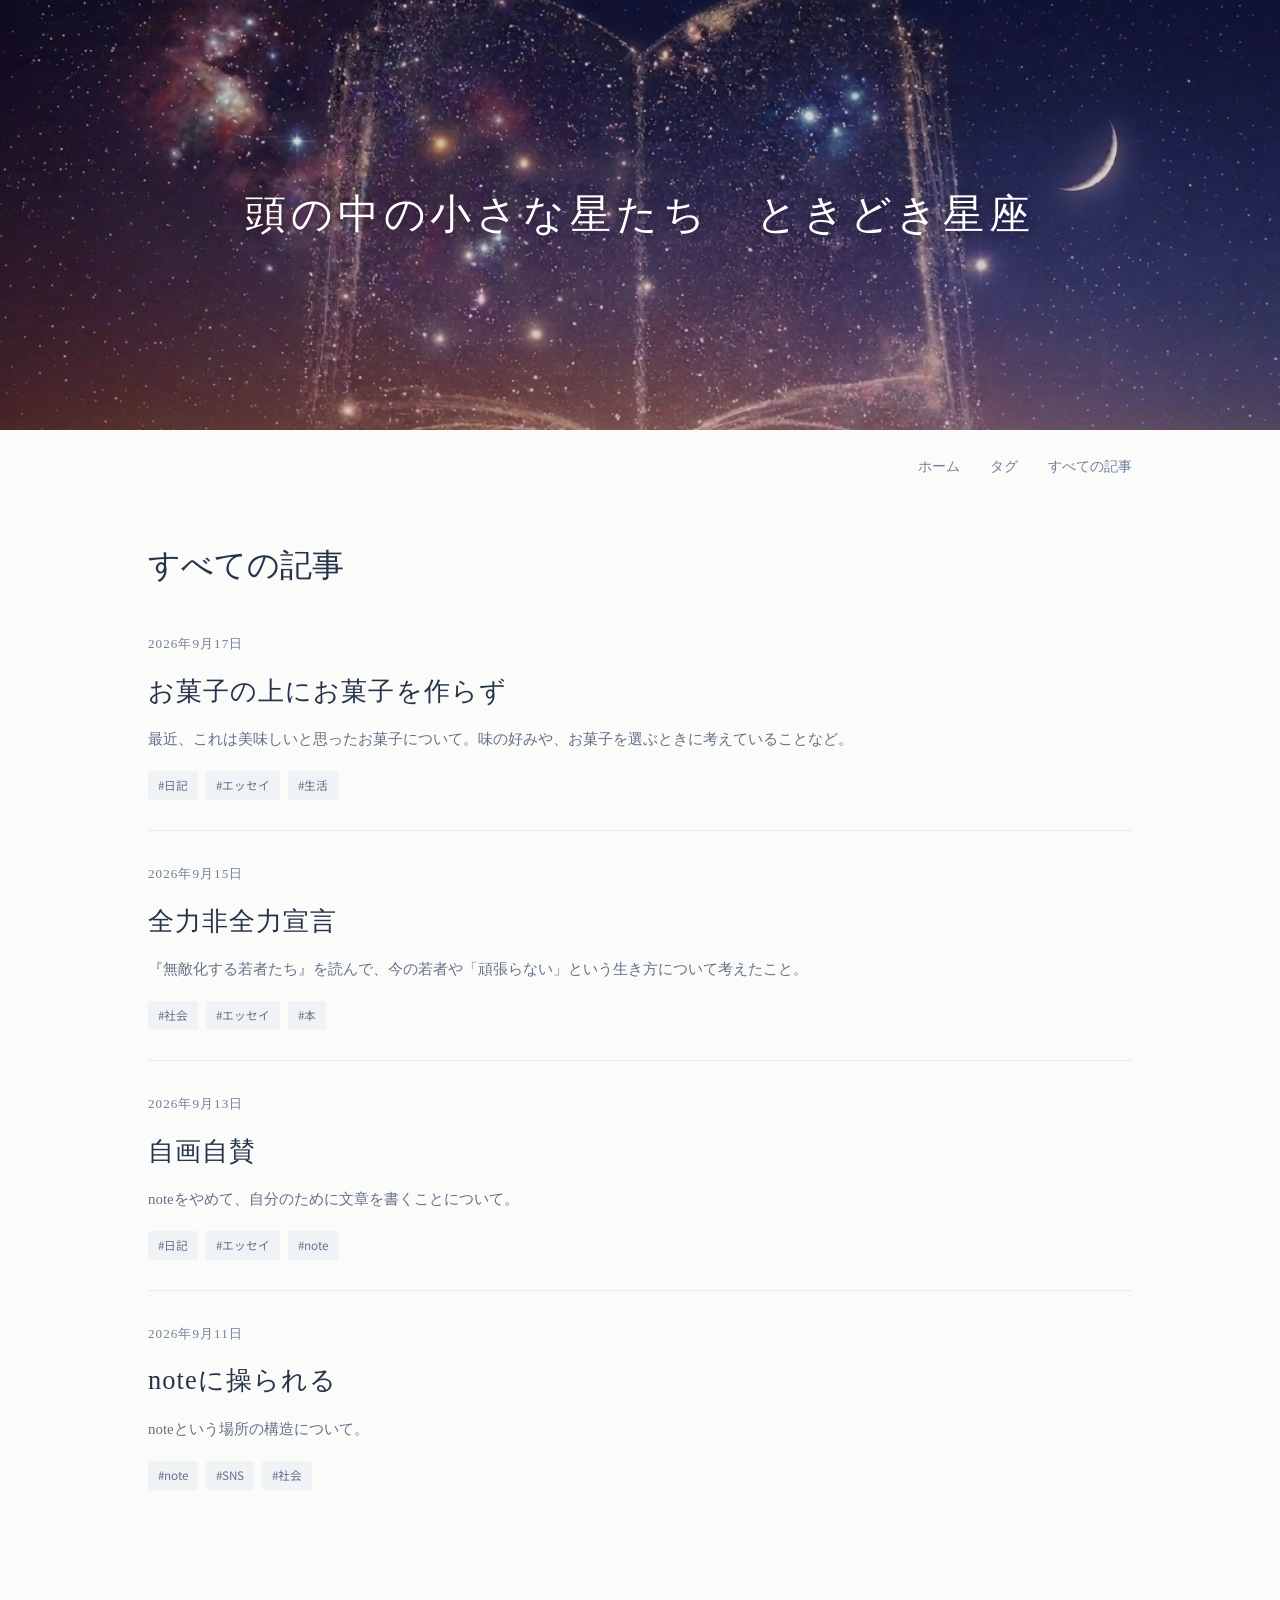
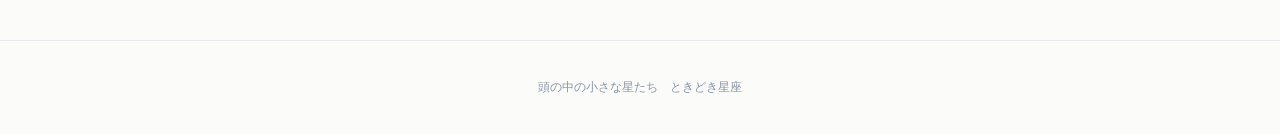
==== articles.html @ 0e8bf883 "Update articles.html" ====
<!doctype html>
<html lang="ja">
<head>
<meta charset="utf-8">
<meta name="viewport" content="width=device-width, initial-scale=1">
<title>すべての記事｜頭の中の小さな星たち　ときどき星座</title>
<link rel="preconnect" href="https://fonts.googleapis.com">
<link rel="preconnect" href="https://fonts.gstatic.com" crossorigin>
<link href="https://fonts.googleapis.com/css2?family=Noto+Sans+JP:wght@400;500&display=swap" rel="stylesheet">
<link rel="stylesheet" href="style.css">
</head>
<body>
<header class="hero"><div class="hero-content"><a class="site-title" href="index.html">頭の中の小さな星たち　ときどき星座</a></div></header>
<nav class="nav"><a href="index.html">ホーム</a><a href="tags.html">タグ</a><a href="articles.html">すべての記事</a></nav>
<main>
<h1 class="page-title">すべての記事</h1>
<section class="post-list">

<article class="post-card">
<div>
<div class="date">2026年9月17日</div>
<h2 class="post-title"><a href="okashi-no-ue-ni-okashi-wo-tsukurazu.html">お菓子の上にお菓子を作らず</a></h2>
<p class="excerpt">最近、これは美味しいと思ったお菓子について。味の好みや、お菓子を選ぶときに考えていることなど。</p>
<div class="tags"><span class="tag">#日記</span><span class="tag">#エッセイ</span><span class="tag">#生活</span></div>
</div>
</article>

<article class="post-card">
<div>
<div class="date">2026年9月15日</div>
<h2 class="post-title"><a href="zenshin-hizenshin.html">全力非全力宣言</a></h2>
<p class="excerpt">『無敵化する若者たち』を読んで、今の若者や「頑張らない」という生き方について考えたこと。</p>
<div class="tags"><span class="tag">#社会</span><span class="tag">#エッセイ</span><span class="tag">#本</span></div>
</div>
</article>

<article class="post-card">
<div>
<div class="date">2026年9月13日</div>
<h2 class="post-title"><a href="jigajisan.html">自画自賛</a></h2>
<p class="excerpt">noteをやめて、自分のために文章を書くことについて。</p>
<div class="tags"><span class="tag">#日記</span><span class="tag">#エッセイ</span><span class="tag">#note</span></div>
</div>
</article>

<article class="post-card">
<div>
<div class="date">2026年9月11日</div>
<h2 class="post-title"><a href="note-ni-ayatsurareru.html">noteに操られる</a></h2>
<p class="excerpt">noteという場所の構造について。</p>
<div class="tags"><span class="tag">#note</span><span class="tag">#SNS</span><span class="tag">#社会</span></div>
</div>
</article>

</section>
</main>
<footer>頭の中の小さな星たち　ときどき星座</footer>
</body>
</html>
---- style.css ----
:root {
  --ink: #26344a;
  --muted: #718098;
  --line: #e7ebf0;
  --paper: #fbfbfa;
  --tag: #f0f3f6;
  --accent: #7187a3;
}
* { box-sizing: border-box; }
html { scroll-behavior: smooth; }
body {
  margin: 0;
  color: var(--ink);
  background: var(--paper);
  font-family: "Noto Serif JP", "Hiragino Mincho ProN", "Yu Mincho", serif;
  line-height: 1.95;
}
a { color: inherit; text-decoration: none; }
.hero {
  position: relative;
  min-height: 430px;
  display: flex;
  align-items: center;
  justify-content: center;
  overflow: hidden;
  background: #10182f;
}
.hero::before {
  content: "";
  position: absolute;
  inset: 0;
  background: url("header.png") center center / cover no-repeat;
}
.hero::after {
  content: "";
  position: absolute;
  inset: 0;
  background: rgba(7, 12, 29, .16);
}
.hero-content {
  position: relative;
  z-index: 1;
  text-align: center;
  color: white;
  padding: 48px 24px;
  text-shadow: 0 1px 10px rgba(0,0,0,.35);
}
.site-title {
  margin: 0 0 14px;
  font-size: clamp(1.65rem, 4vw, 2.55rem);
  font-weight: 400;
  letter-spacing: .12em;
}
.site-description {
  margin: 0;
  font-size: .98rem;
  letter-spacing: .08em;
  line-height: 2.15;
}
.nav {
  max-width: 1040px;
  margin: 0 auto;
  padding: 24px 28px 8px;
  display: flex;
  justify-content: flex-end;
  gap: 30px;
  color: var(--muted);
  font-size: .86rem;
}
.nav a:hover { color: var(--ink); }
main {
  max-width: 1040px;
  margin: 0 auto;
  padding: 45px 28px 90px;
}
.section-label {
  display: flex;
  align-items: center;
  gap: 18px;
  color: var(--accent);
  font-family: Georgia, serif;
  font-size: .78rem;
  letter-spacing: .3em;
  margin-bottom: 38px;
}
.section-label::after {
  content: "";
  width: 130px;
  height: 1px;
  background: #cbd3dd;
}
.post-list { display: grid; gap: 0; }
.post-card {
  display: grid;
  grid-template-columns: 1fr;
  gap: 0;
  padding: 0 0 30px;
  margin-bottom: 30px;
  border-bottom: 1px solid var(--line);
}
.post-card:last-child { border-bottom: 0; }
.date {
  color: var(--muted);
  font-size: .82rem;
  letter-spacing: .08em;
}
.post-title {
  margin: 9px 0 8px;
  font-size: 1.65rem;
  font-weight: 400;
  letter-spacing: .04em;
}
.excerpt {
  margin: 0 0 17px;
  color: #647188;
  font-size: .93rem;
}
.tags { display: flex; flex-wrap: wrap; gap: 8px; }
.tag {
  display: inline-block;
  background: var(--tag);
  color: #64748b;
  padding: 3px 10px;
  border-radius: 2px;
  font-family: "Noto Sans JP", sans-serif;
  font-size: .73rem;
}
.article {
  max-width: 760px;
  margin: 0 auto;
}
.article h1 {
  font-size: clamp(1.8rem, 4vw, 2.55rem);
  font-weight: 400;
  line-height: 1.5;
  margin: 10px 0 30px;
}
.article-body {
  margin-top: 45px;
  font-size: 1rem;
}
.article-body p { margin: 0 0 1.65em; }
.article-body h2 {
  font-size: 1.35rem;
  font-weight: 400;
  margin: 2.8em 0 1em;
}
.article-meta { margin-top: 8px; }
.article-footer {
  margin-top: 65px;
  padding-top: 28px;
  border-top: 1px solid var(--line);
}
.back { color: var(--muted); font-size: .85rem; }
.page-title {
  font-size: 2rem;
  font-weight: 400;
  margin: 0 0 35px;
}
.tag-cloud { display: flex; flex-wrap: wrap; gap: 12px; }
.tag-link {
  border: 1px solid var(--line);
  padding: 9px 15px;
  color: #65748b;
  background: white;
}
footer {
  border-top: 1px solid var(--line);
  color: #8994a5;
  text-align: center;
  padding: 35px 20px;
  font-size: .75rem;
}
@media (max-width: 760px) {
  .hero { min-height: 330px; }
  .site-title { letter-spacing: .07em; }
  .site-description { font-size: .82rem; }
  .nav { justify-content: center; gap: 20px; }
  main { padding: 35px 20px 70px; }

  .post-title { font-size: 1.45rem; }
}
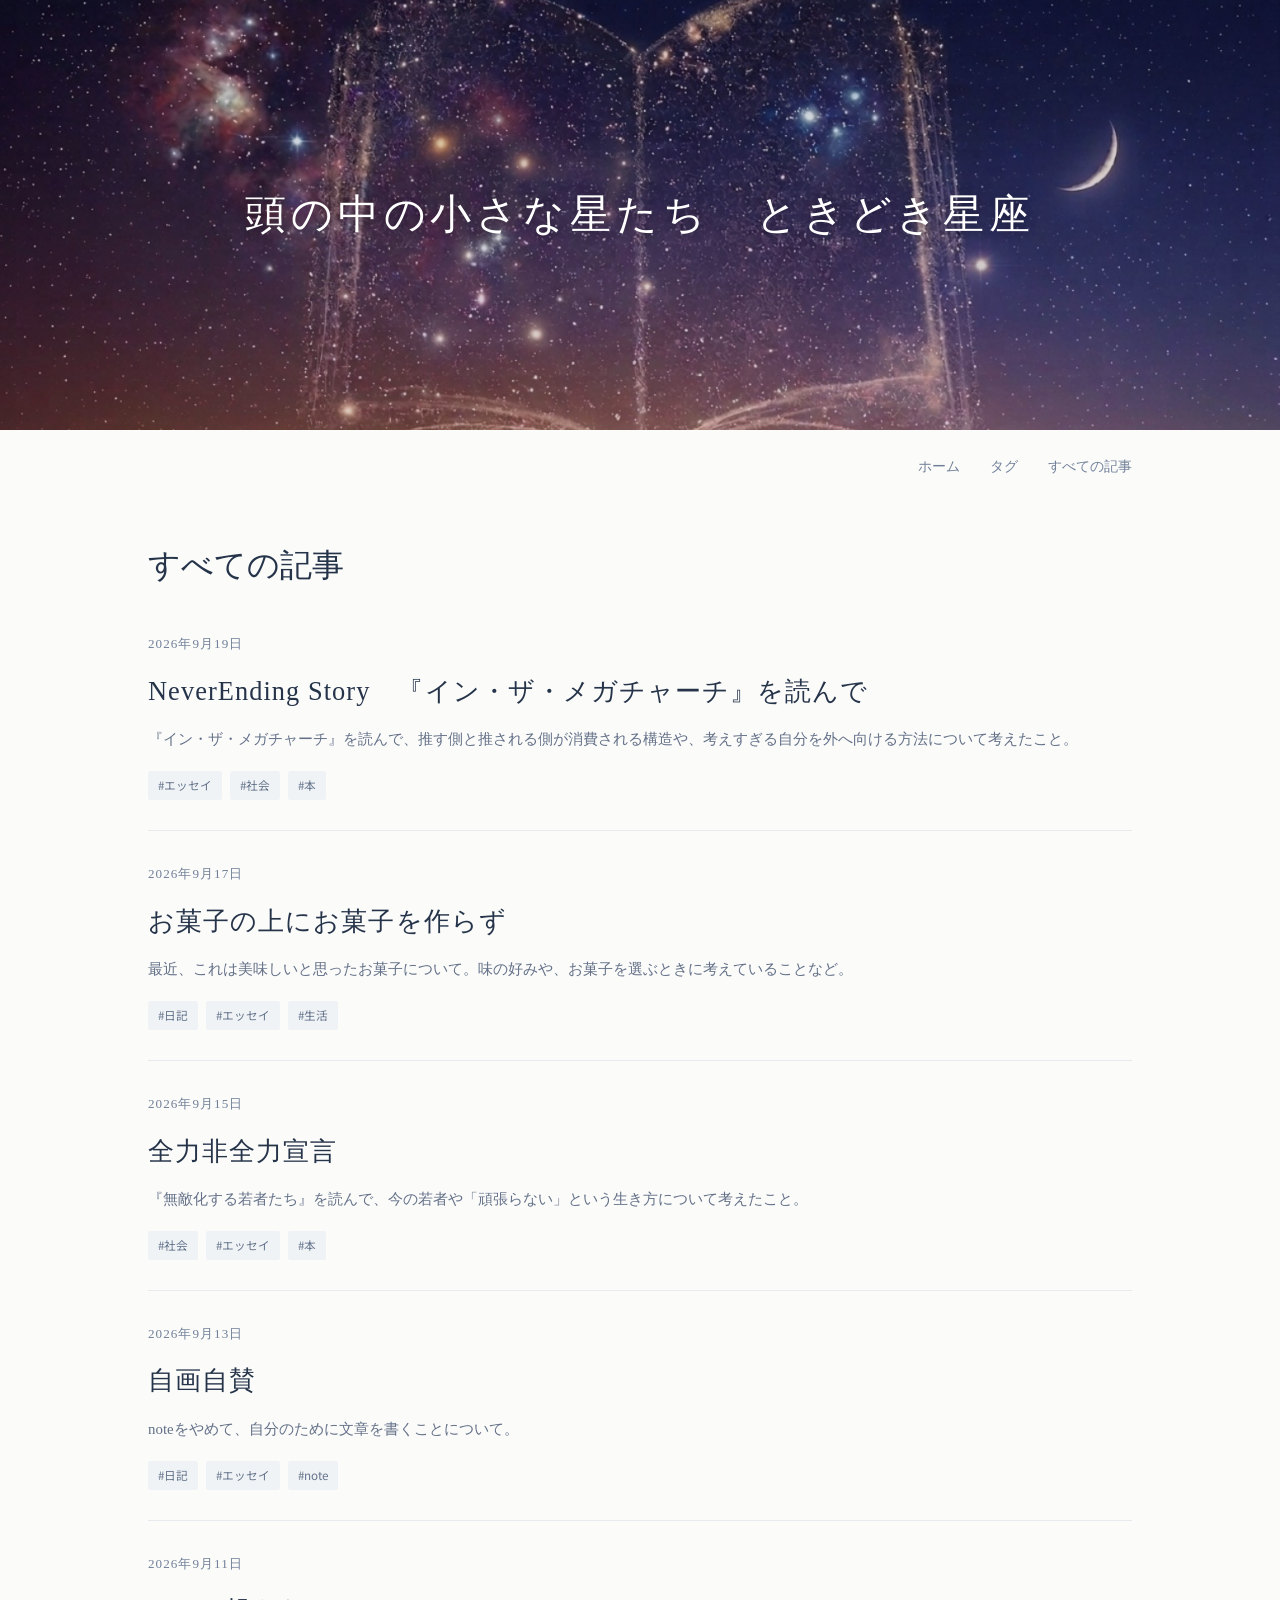
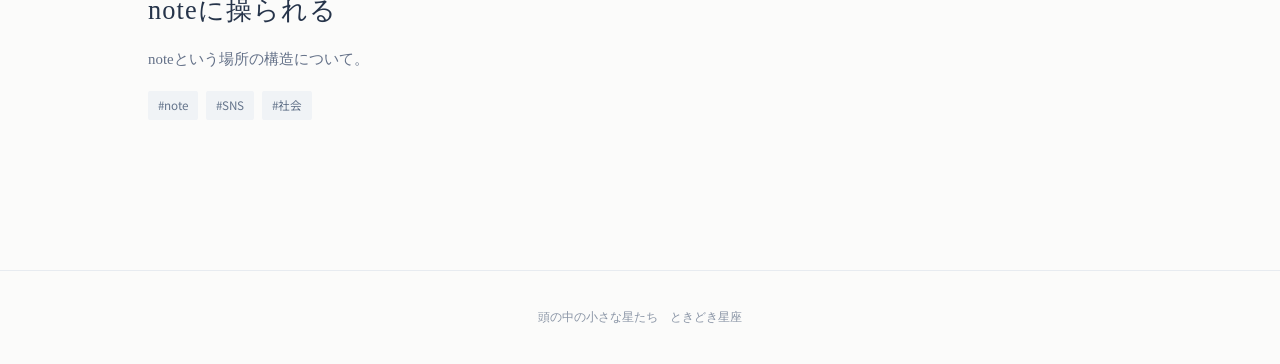
==== commit 05206b48: "Update articles.html" ====
--- a/articles.html
+++ b/articles.html
@@ -10,11 +10,32 @@
 <link rel="stylesheet" href="style.css">
 </head>
 <body>
-<header class="hero"><div class="hero-content"><a class="site-title" href="index.html">頭の中の小さな星たち　ときどき星座</a></div></header>
-<nav class="nav"><a href="index.html">ホーム</a><a href="tags.html">タグ</a><a href="articles.html">すべての記事</a></nav>
+
+<header class="hero">
+  <div class="hero-content">
+    <a class="site-title" href="index.html">頭の中の小さな星たち　ときどき星座</a>
+  </div>
+</header>
+
+<nav class="nav">
+  <a href="index.html">ホーム</a>
+  <a href="tags.html">タグ</a>
+  <a href="articles.html">すべての記事</a>
+</nav>
+
 <main>
 <h1 class="page-title">すべての記事</h1>
+
 <section class="post-list">
+
+<article class="post-card">
+<div>
+<div class="date">2026年9月19日</div>
+<h2 class="post-title"><a href="neverending-story-in-the-megachurch.html">NeverEnding Story　『イン・ザ・メガチャーチ』を読んで</a></h2>
+<p class="excerpt">『イン・ザ・メガチャーチ』を読んで、推す側と推される側が消費される構造や、考えすぎる自分を外へ向ける方法について考えたこと。</p>
+<div class="tags"><span class="tag">#エッセイ</span><span class="tag">#社会</span><span class="tag">#本</span></div>
+</div>
+</article>
 
 <article class="post-card">
 <div>
@@ -54,6 +75,8 @@
 
 </section>
 </main>
+
 <footer>頭の中の小さな星たち　ときどき星座</footer>
+
 </body>
 </html>
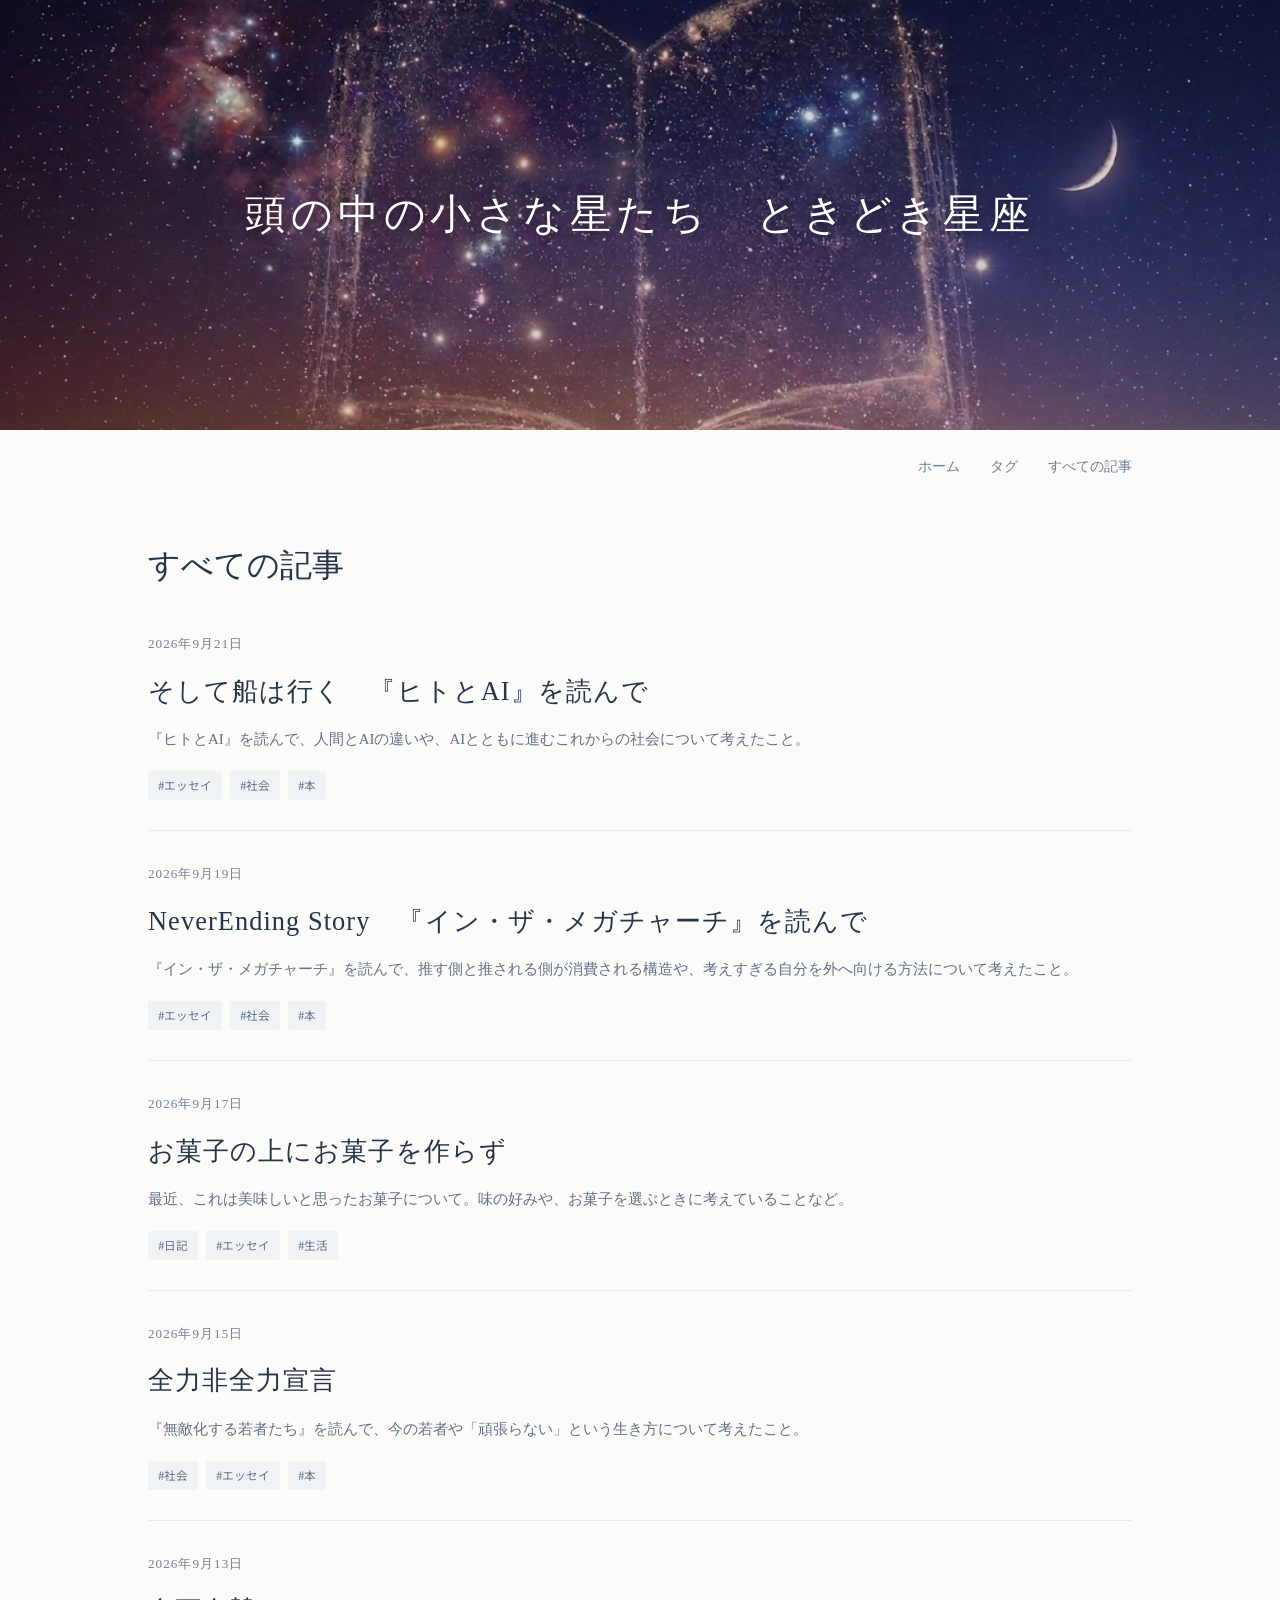
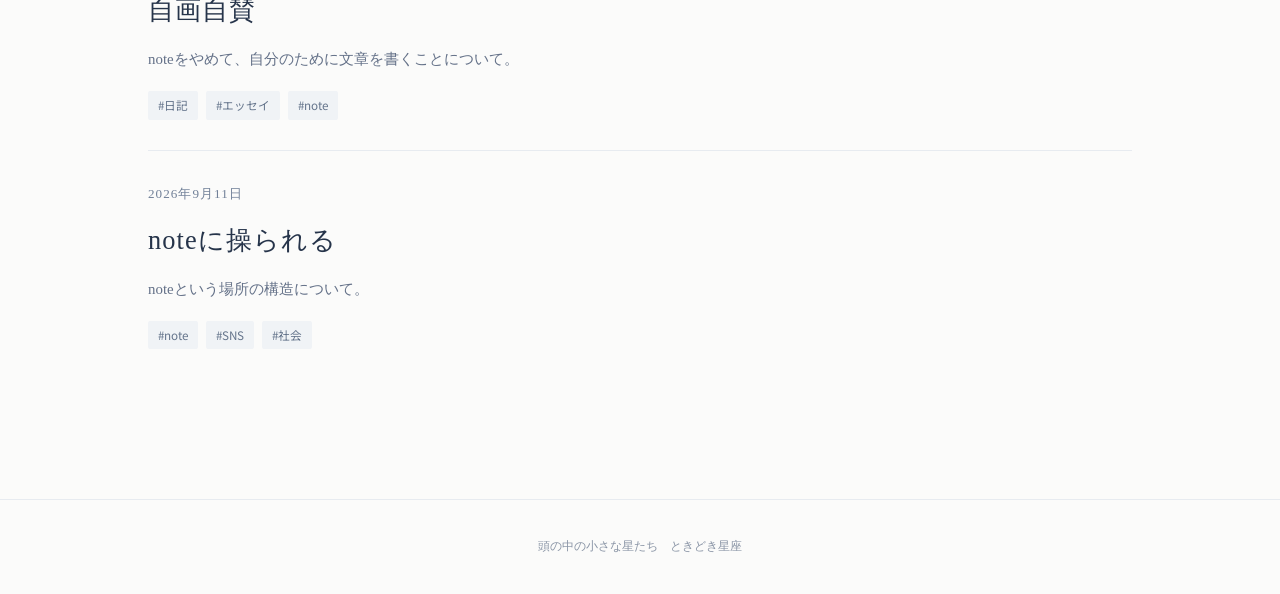
==== commit e7f27771: "Update articles.html" ====
--- a/articles.html
+++ b/articles.html
@@ -27,6 +27,15 @@
 <h1 class="page-title">すべての記事</h1>
 
 <section class="post-list">
+
+<article class="post-card">
+<div>
+<div class="date">2026年9月21日</div>
+<h2 class="post-title"><a href="fune-wa-yuku-hito-to-ai.html">そして船は行く　『ヒトとAI』を読んで</a></h2>
+<p class="excerpt">『ヒトとAI』を読んで、人間とAIの違いや、AIとともに進むこれからの社会について考えたこと。</p>
+<div class="tags"><span class="tag">#エッセイ</span><span class="tag">#社会</span><span class="tag">#本</span></div>
+</div>
+</article>
 
 <article class="post-card">
 <div>
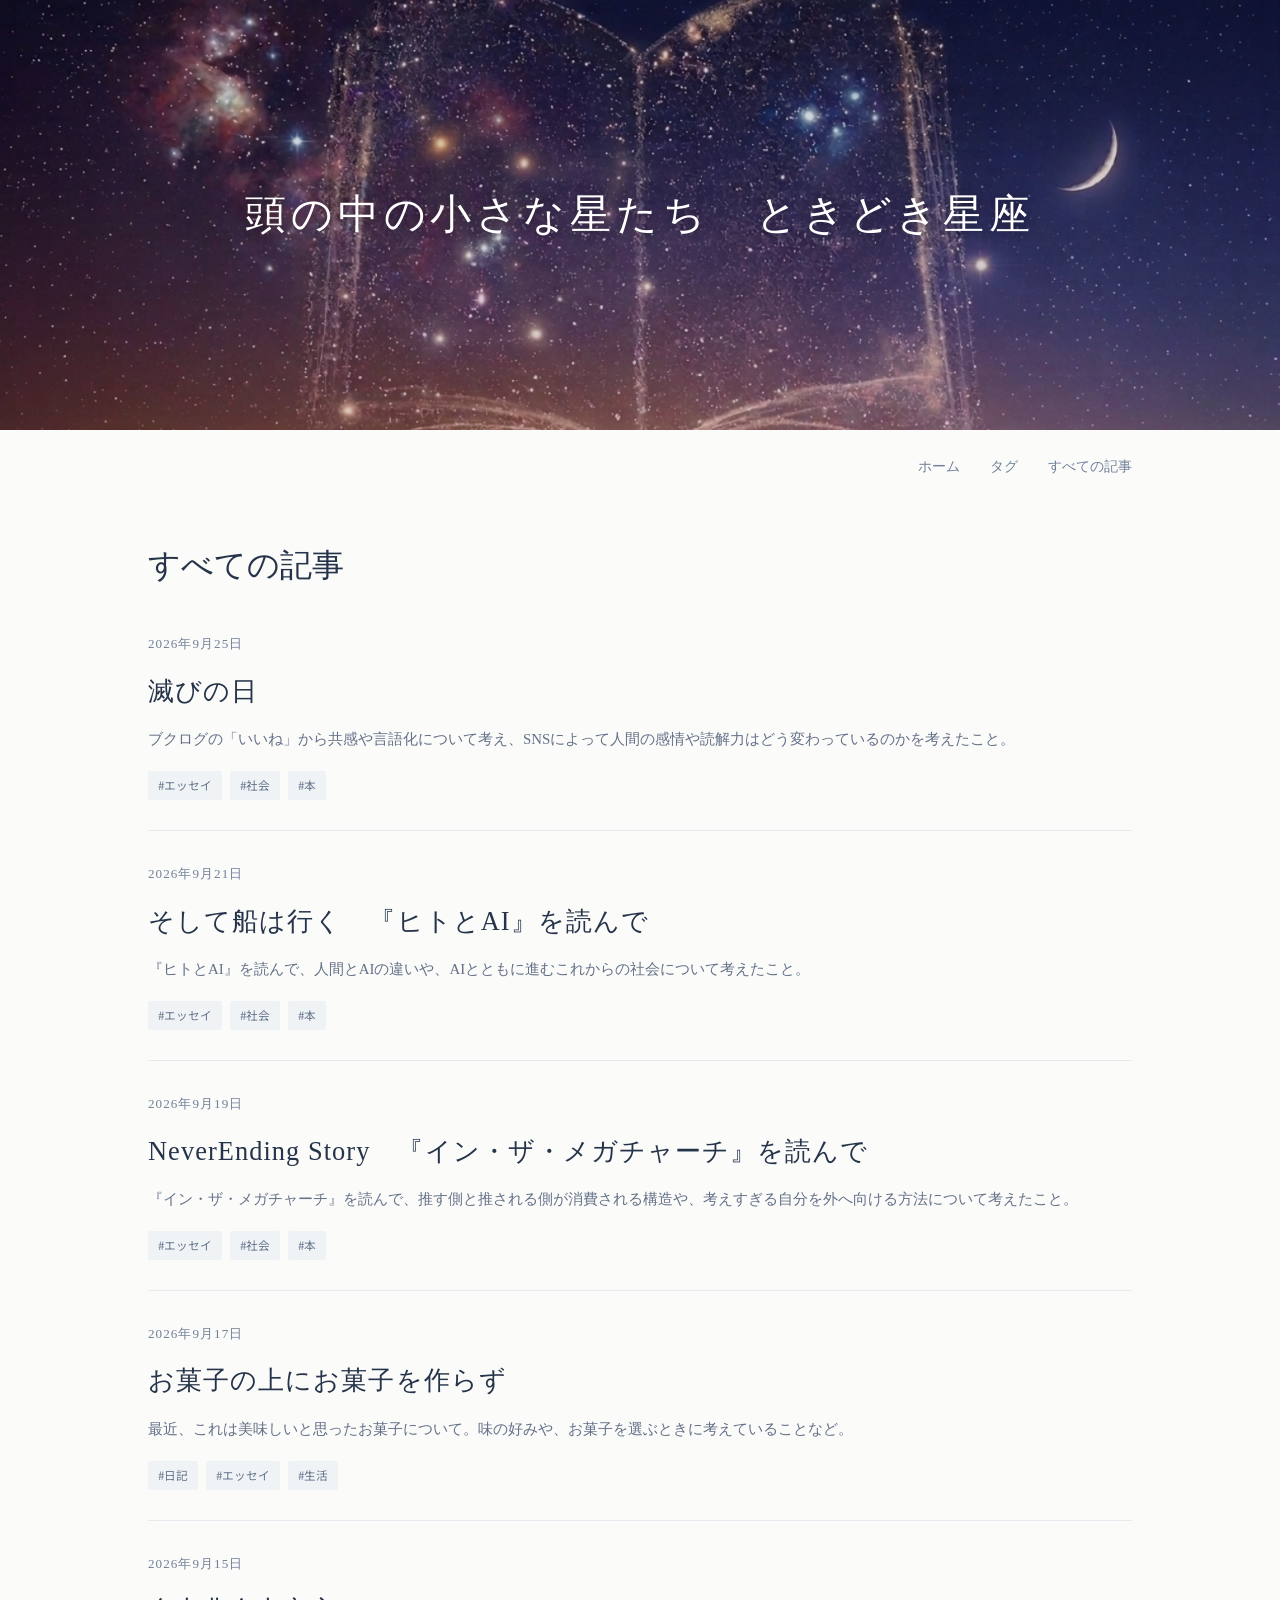
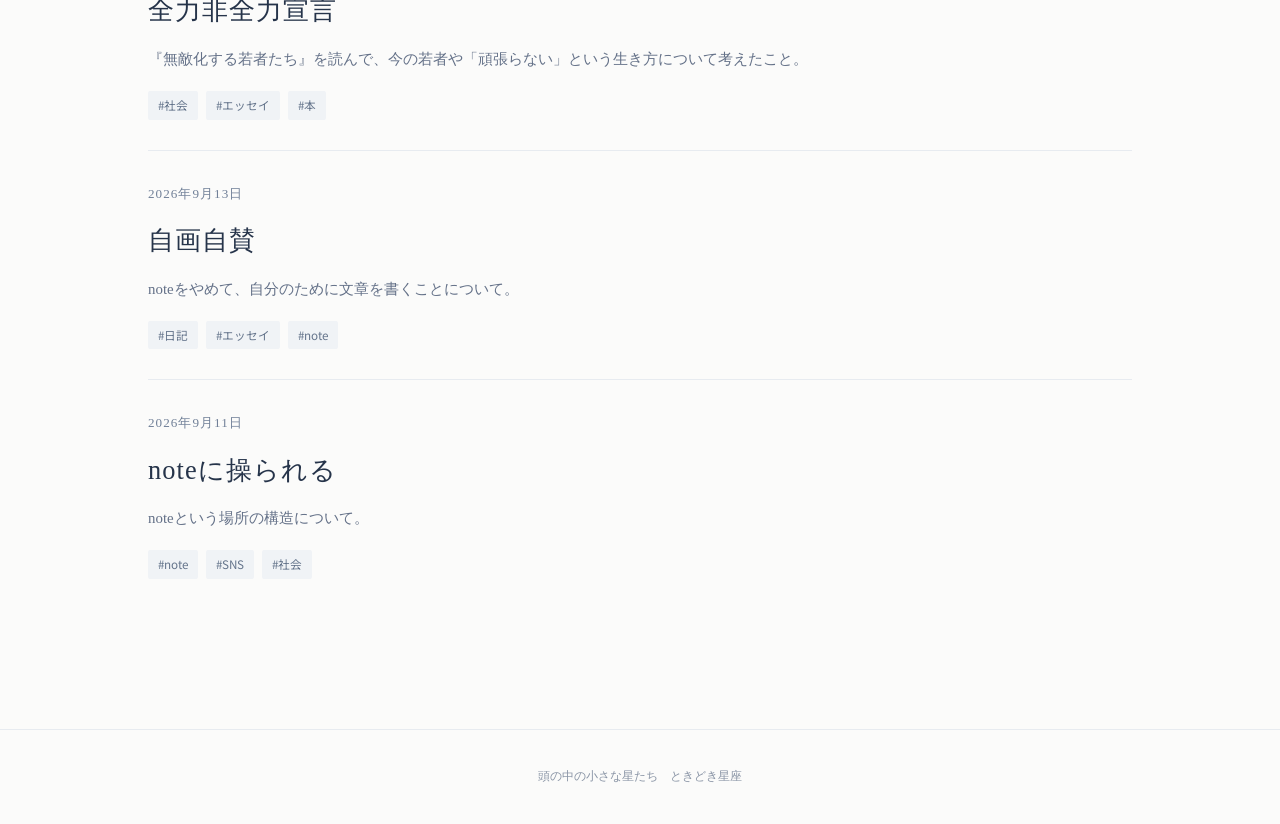
==== commit 2dead38d: "Update articles.html" ====
--- a/articles.html
+++ b/articles.html
@@ -27,6 +27,15 @@
 <h1 class="page-title">すべての記事</h1>
 
 <section class="post-list">
+
+<article class="post-card">
+<div>
+<div class="date">2026年9月25日</div>
+<h2 class="post-title"><a href="horobi-no-hi.html">滅びの日</a></h2>
+<p class="excerpt">ブクログの「いいね」から共感や言語化について考え、SNSによって人間の感情や読解力はどう変わっているのかを考えたこと。</p>
+<div class="tags"><span class="tag">#エッセイ</span><span class="tag">#社会</span><span class="tag">#本</span></div>
+</div>
+</article>
 
 <article class="post-card">
 <div>
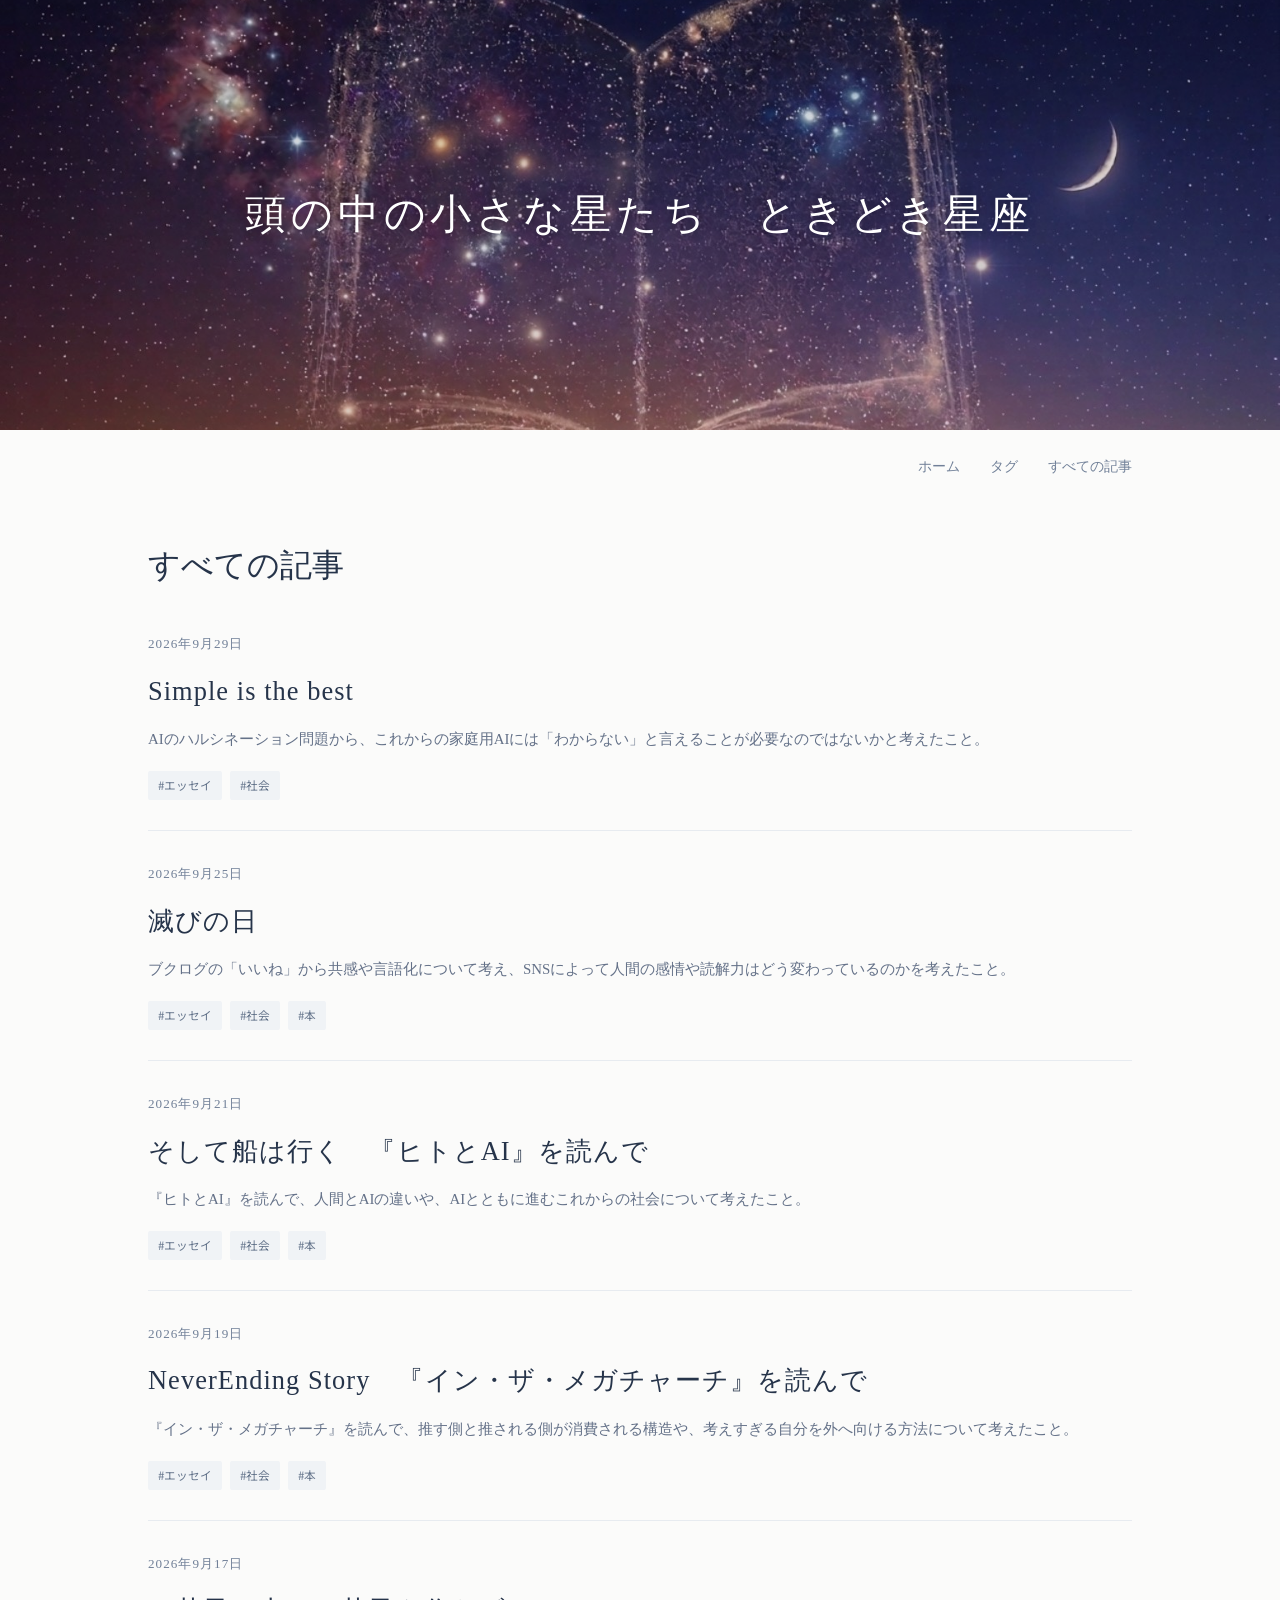
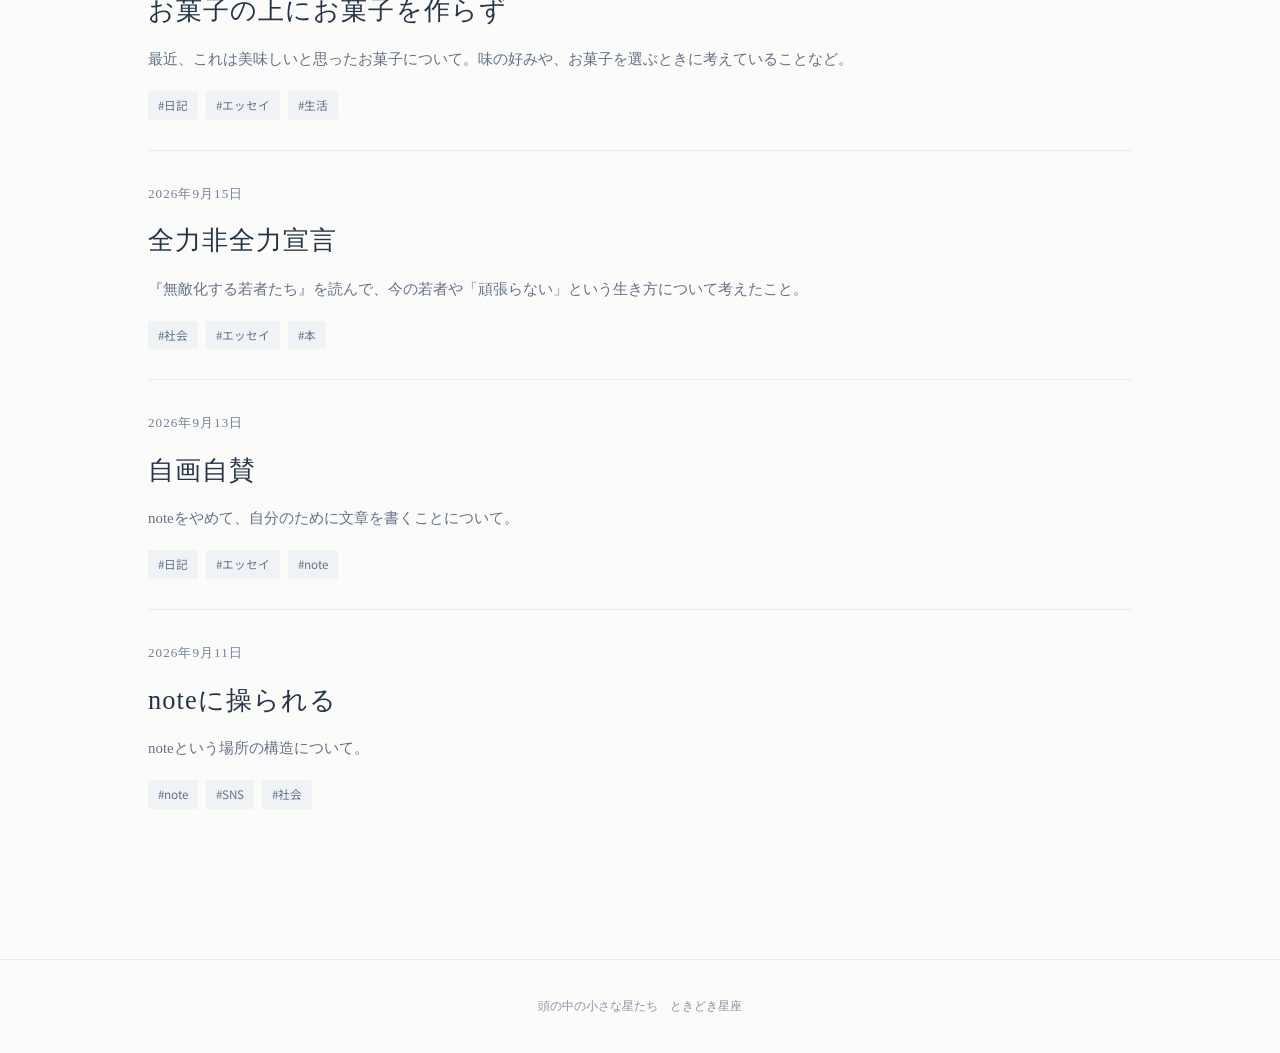
==== commit 6bc02d7d: "Update articles.html" ====
--- a/articles.html
+++ b/articles.html
@@ -27,7 +27,16 @@
 <h1 class="page-title">すべての記事</h1>
 
 <section class="post-list">
-
+  
+<article class="post-card">
+<div>
+<div class="date">2026年9月29日</div>
+<h2 class="post-title"><a href="simple-is-the-best.html">Simple is the best</a></h2>
+<p class="excerpt">AIのハルシネーション問題から、これからの家庭用AIには「わからない」と言えることが必要なのではないかと考えたこと。</p>
+<div class="tags"><span class="tag">#エッセイ</span><span class="tag">#社会</span></div>
+</div>
+</article>
+  
 <article class="post-card">
 <div>
 <div class="date">2026年9月25日</div>
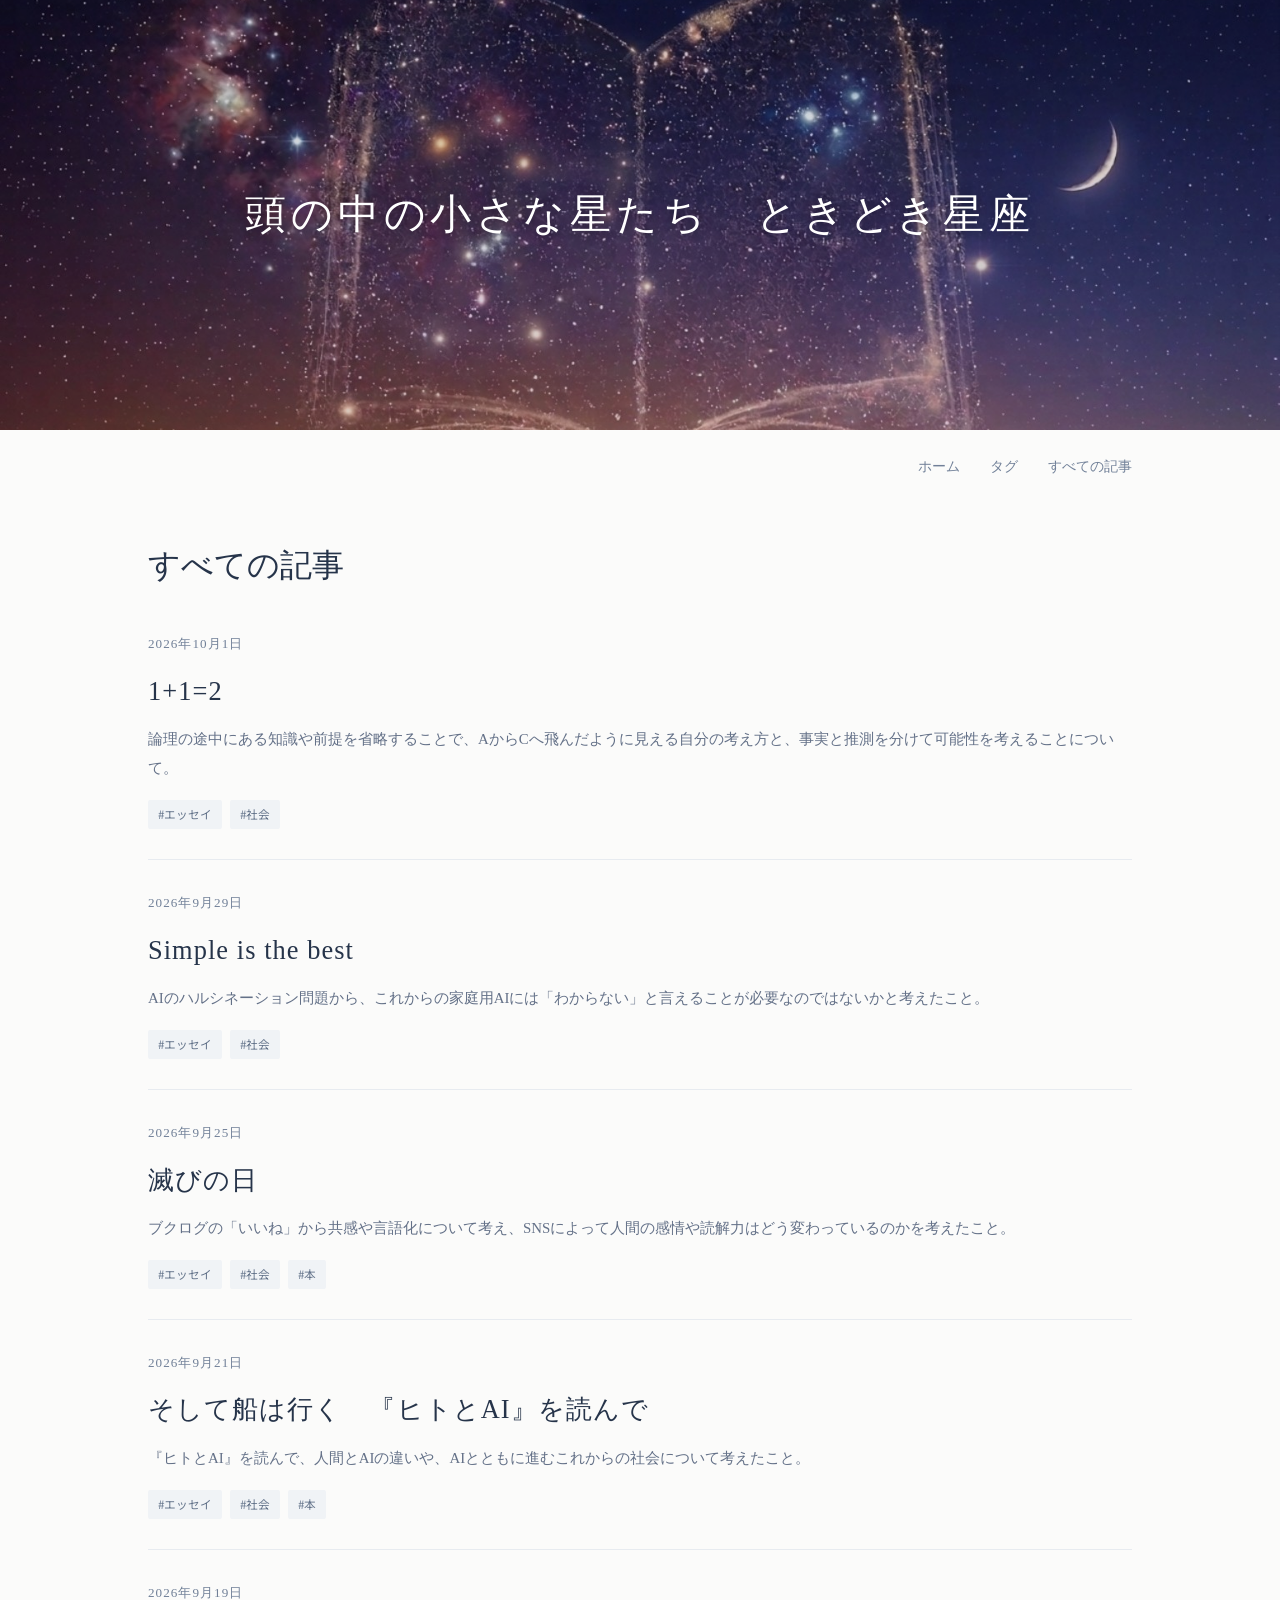
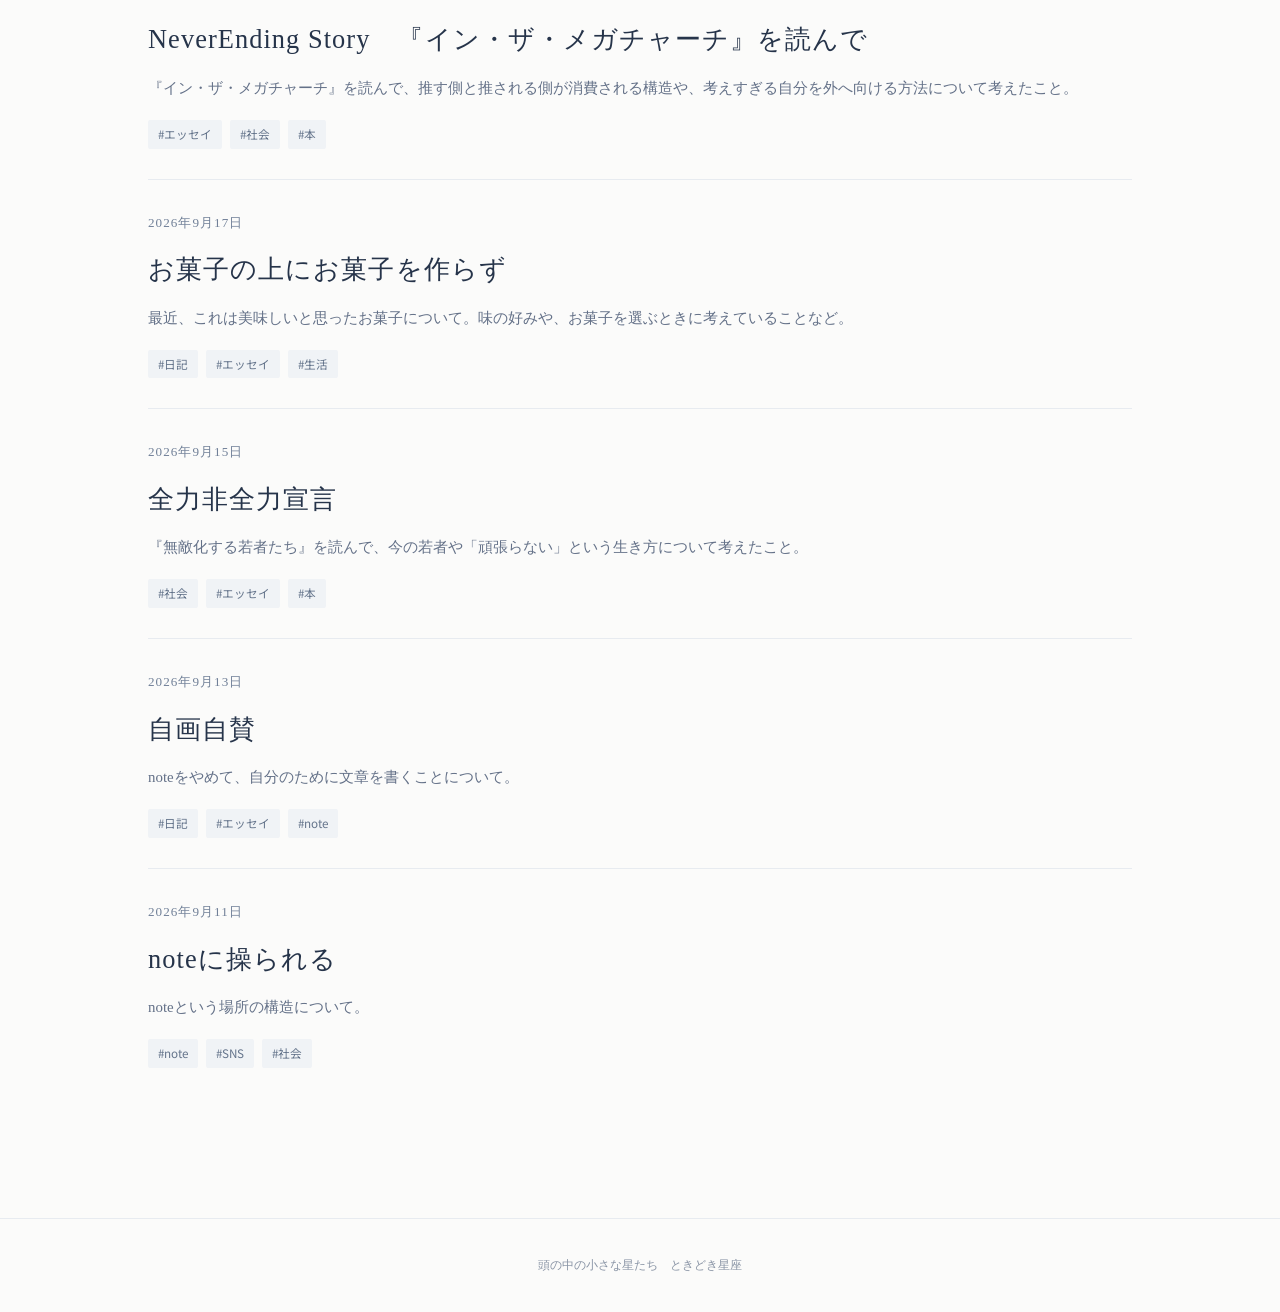
==== commit 25f8d8b3: "Update articles.html" ====
--- a/articles.html
+++ b/articles.html
@@ -27,6 +27,15 @@
 <h1 class="page-title">すべての記事</h1>
 
 <section class="post-list">
+
+<article class="post-card">
+<div>
+<div class="date">2026年10月1日</div>
+<h2 class="post-title"><a href="1-plus-1-equals-2.html">1+1=2</a></h2>
+<p class="excerpt">論理の途中にある知識や前提を省略することで、AからCへ飛んだように見える自分の考え方と、事実と推測を分けて可能性を考えることについて。</p>
+<div class="tags"><span class="tag">#エッセイ</span><span class="tag">#社会</span></div>
+</div>
+</article>
   
 <article class="post-card">
 <div>
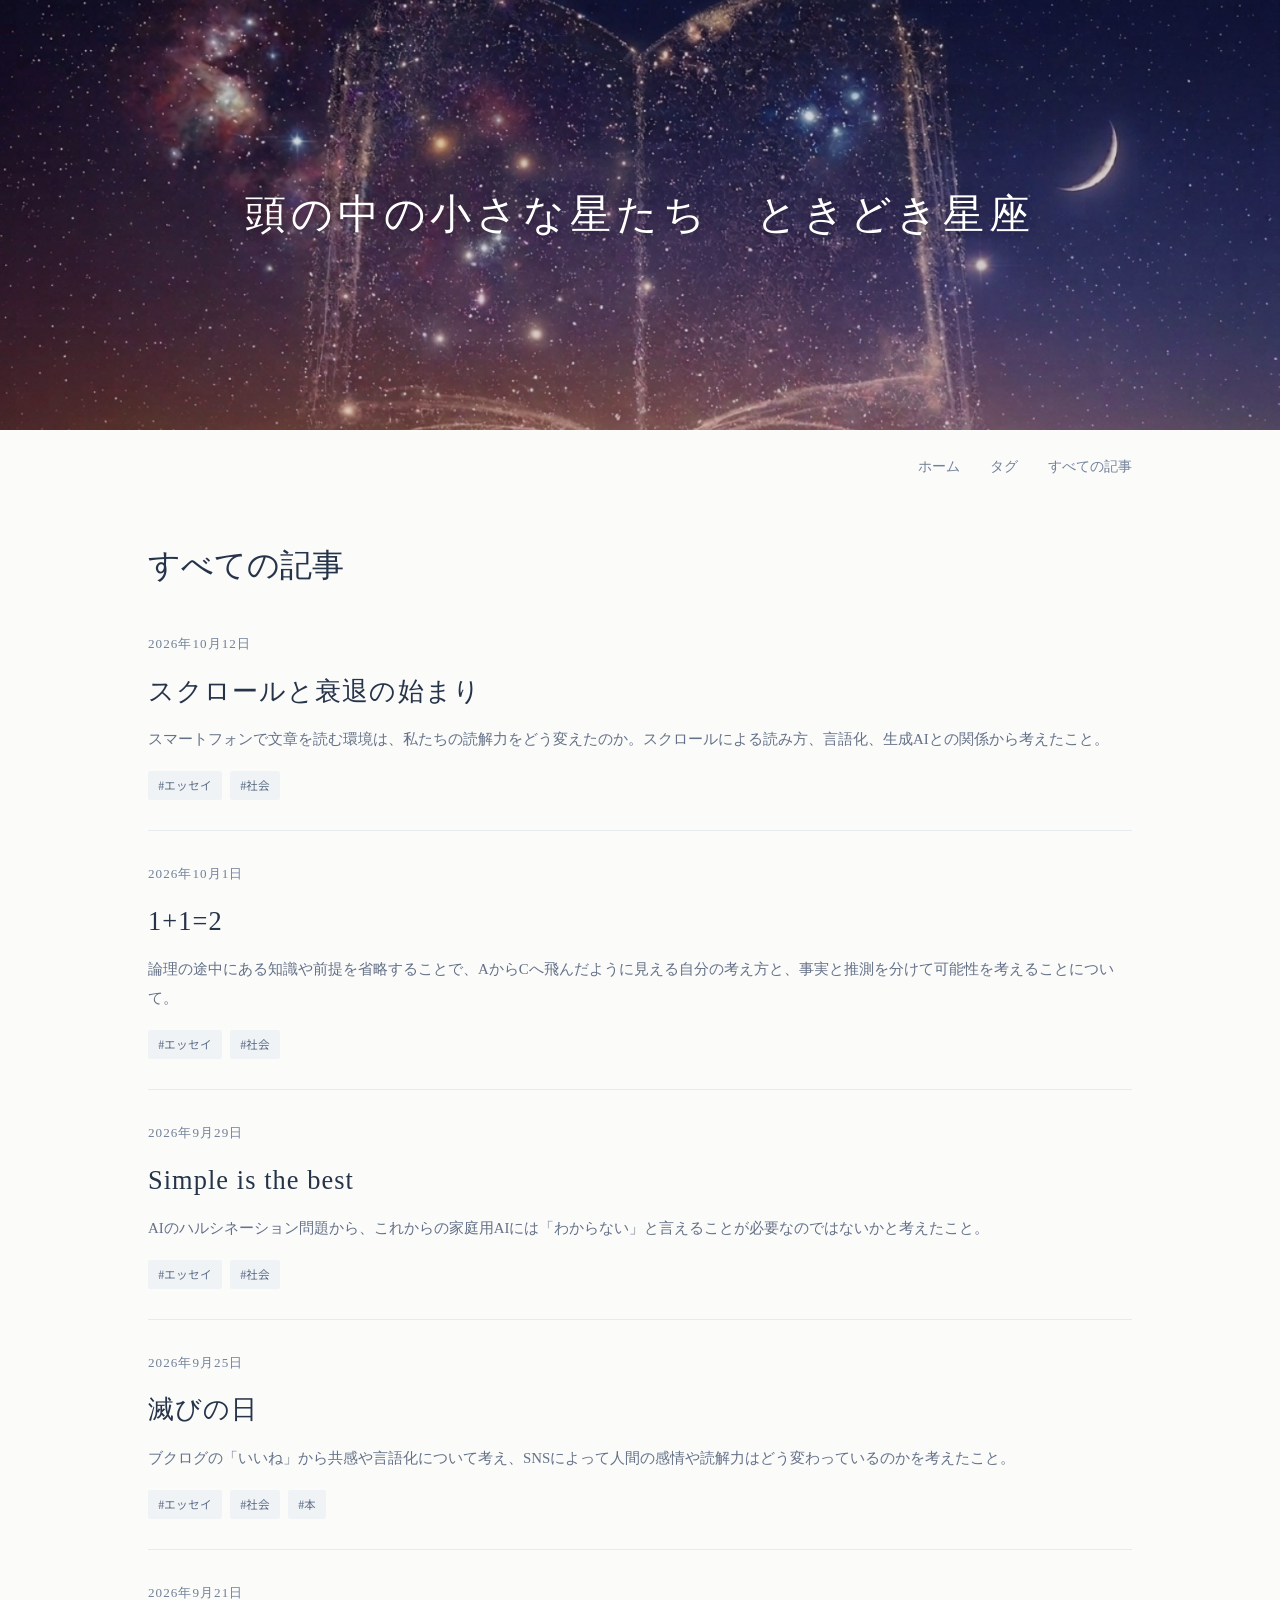
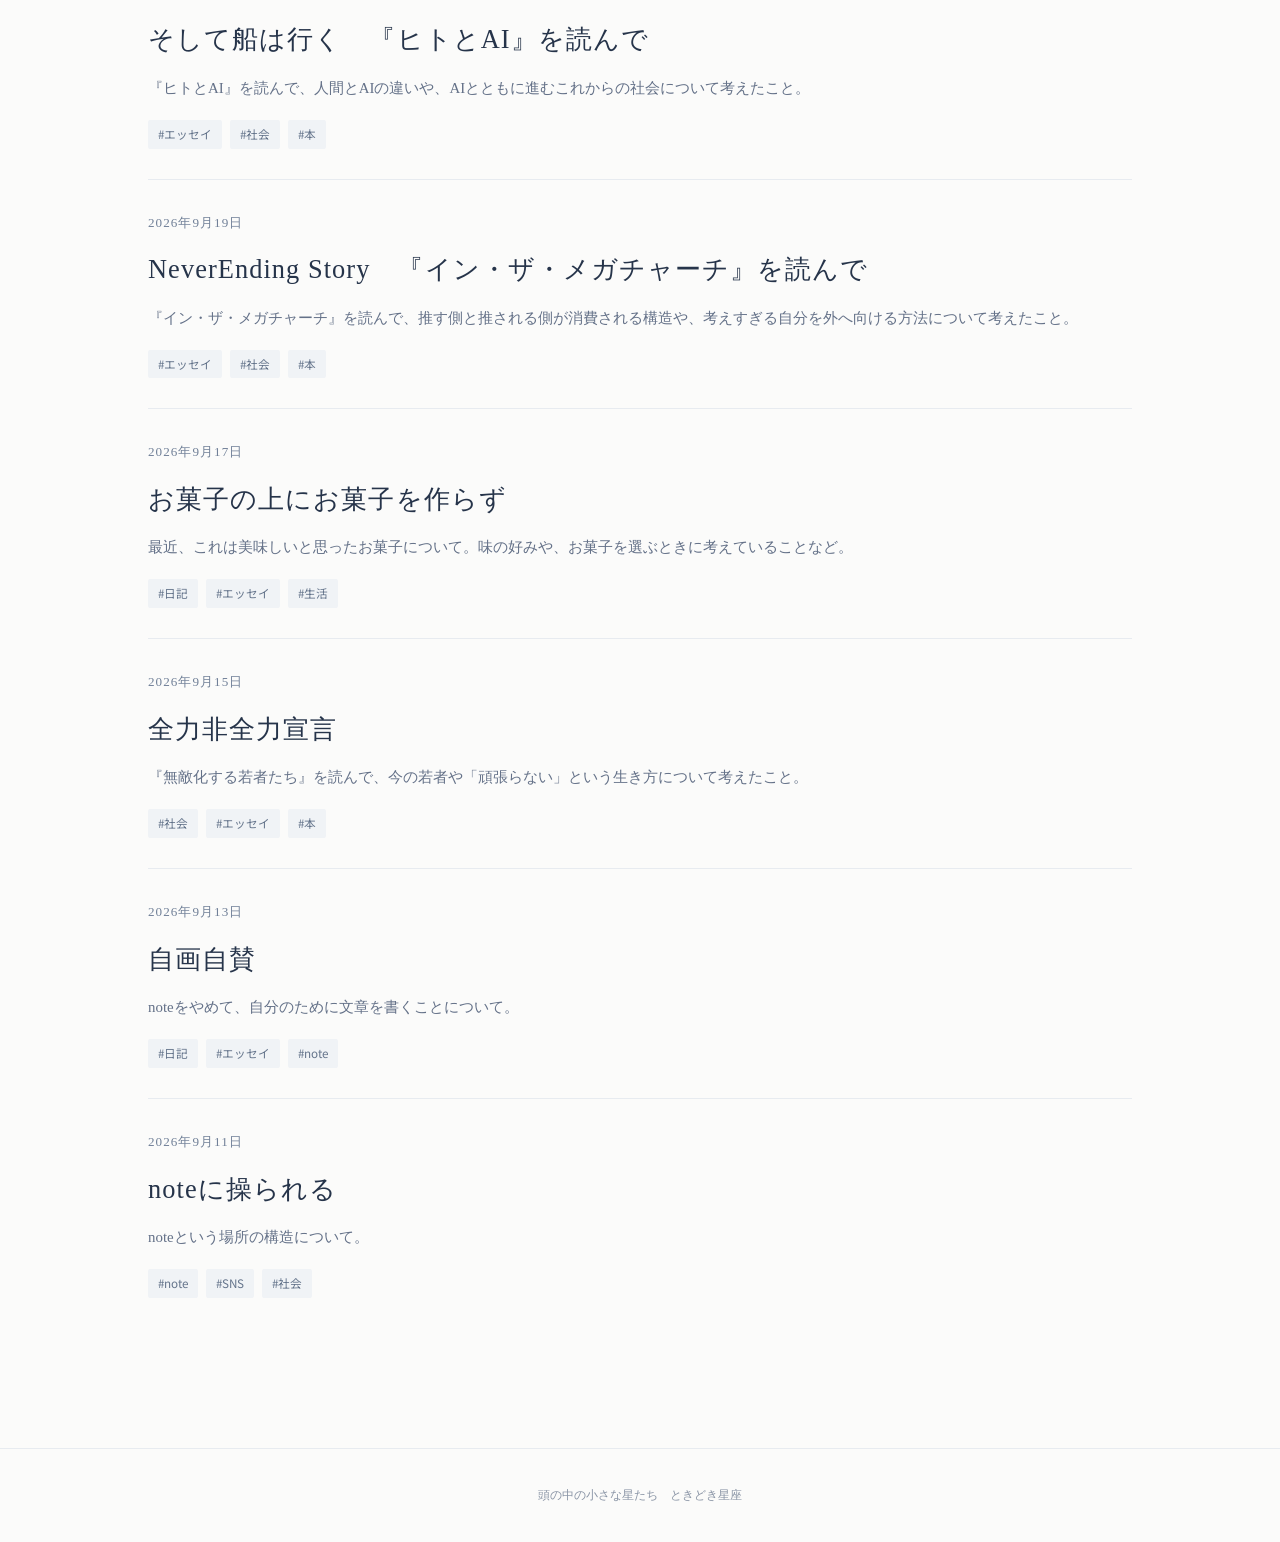
==== commit 89930020: "Update articles.html" ====
--- a/articles.html
+++ b/articles.html
@@ -27,6 +27,15 @@
 <h1 class="page-title">すべての記事</h1>
 
 <section class="post-list">
+
+<article class="post-card">
+<div>
+<div class="date">2026年10月12日</div>
+<h2 class="post-title"><a href="scroll-and-decline.html">スクロールと衰退の始まり</a></h2>
+<p class="excerpt">スマートフォンで文章を読む環境は、私たちの読解力をどう変えたのか。スクロールによる読み方、言語化、生成AIとの関係から考えたこと。</p>
+<div class="tags"><span class="tag">#エッセイ</span><span class="tag">#社会</span></div>
+</div>
+</article>
 
 <article class="post-card">
 <div>
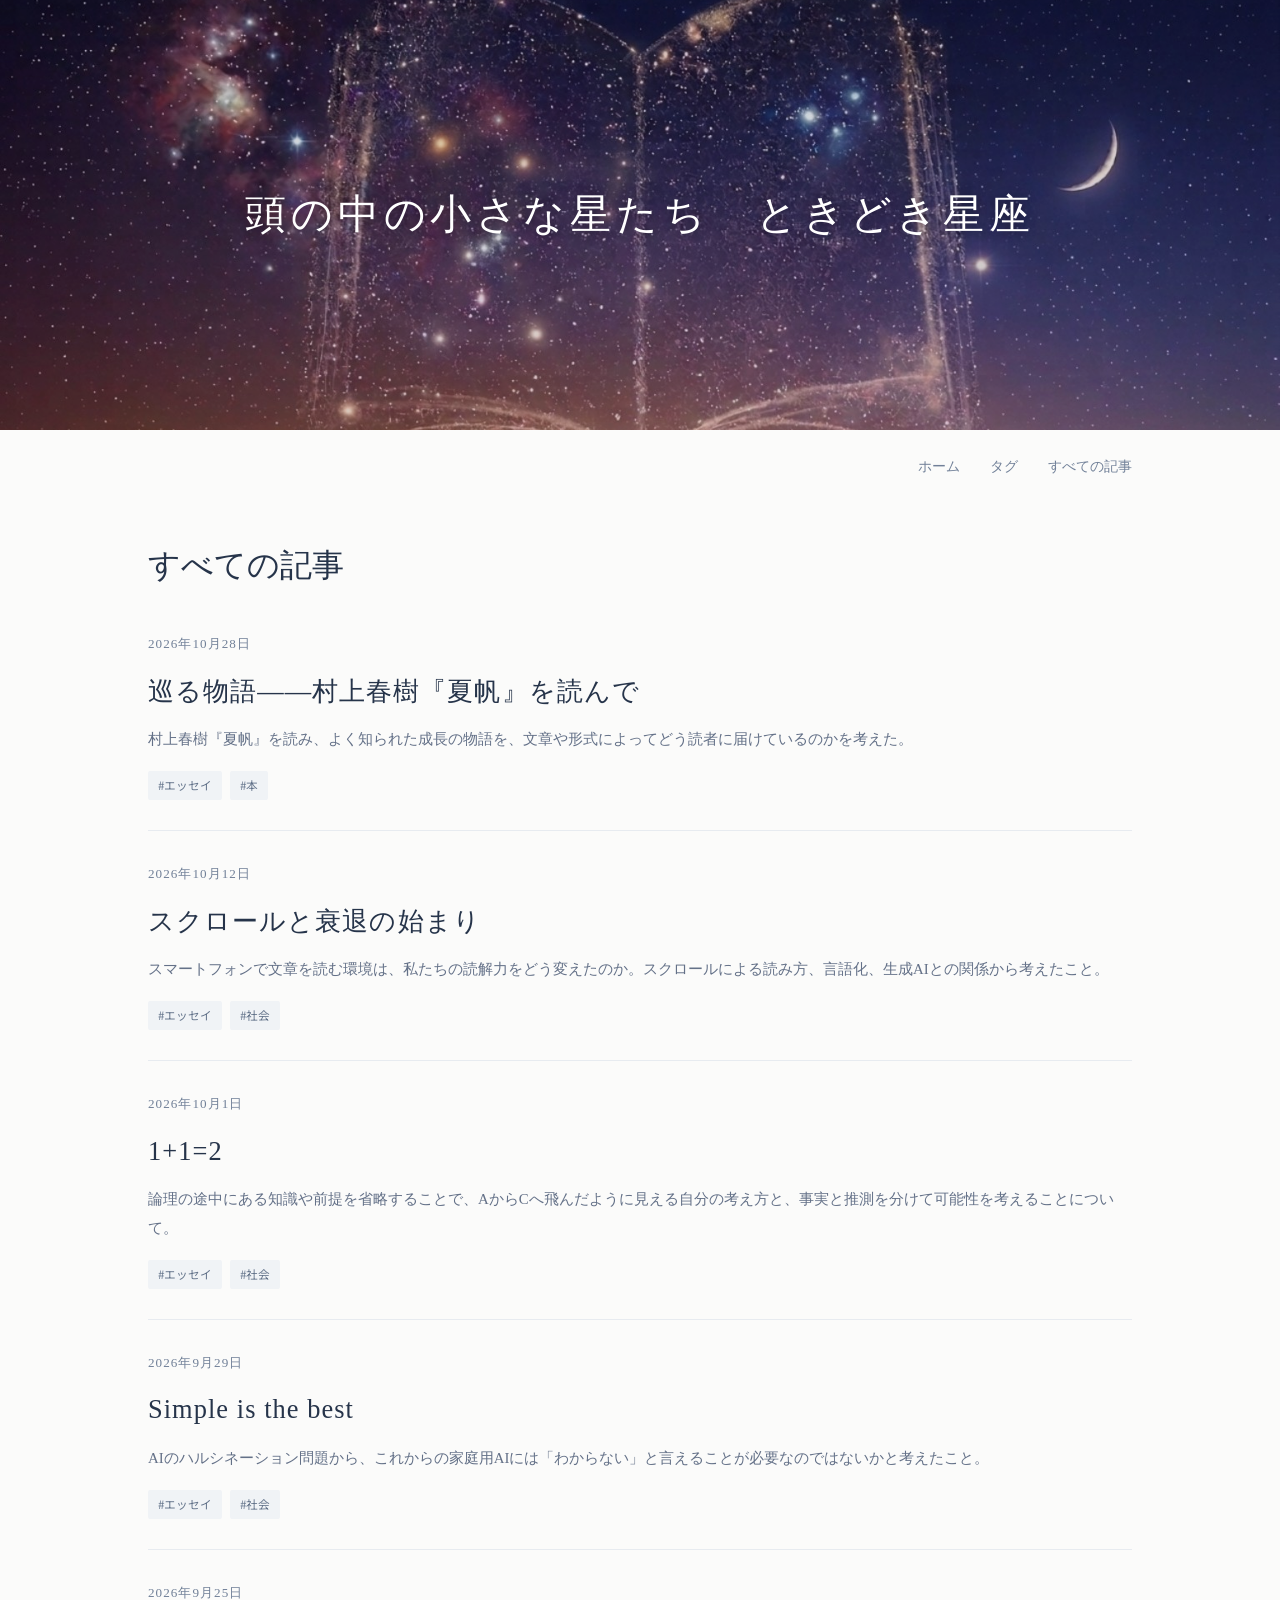
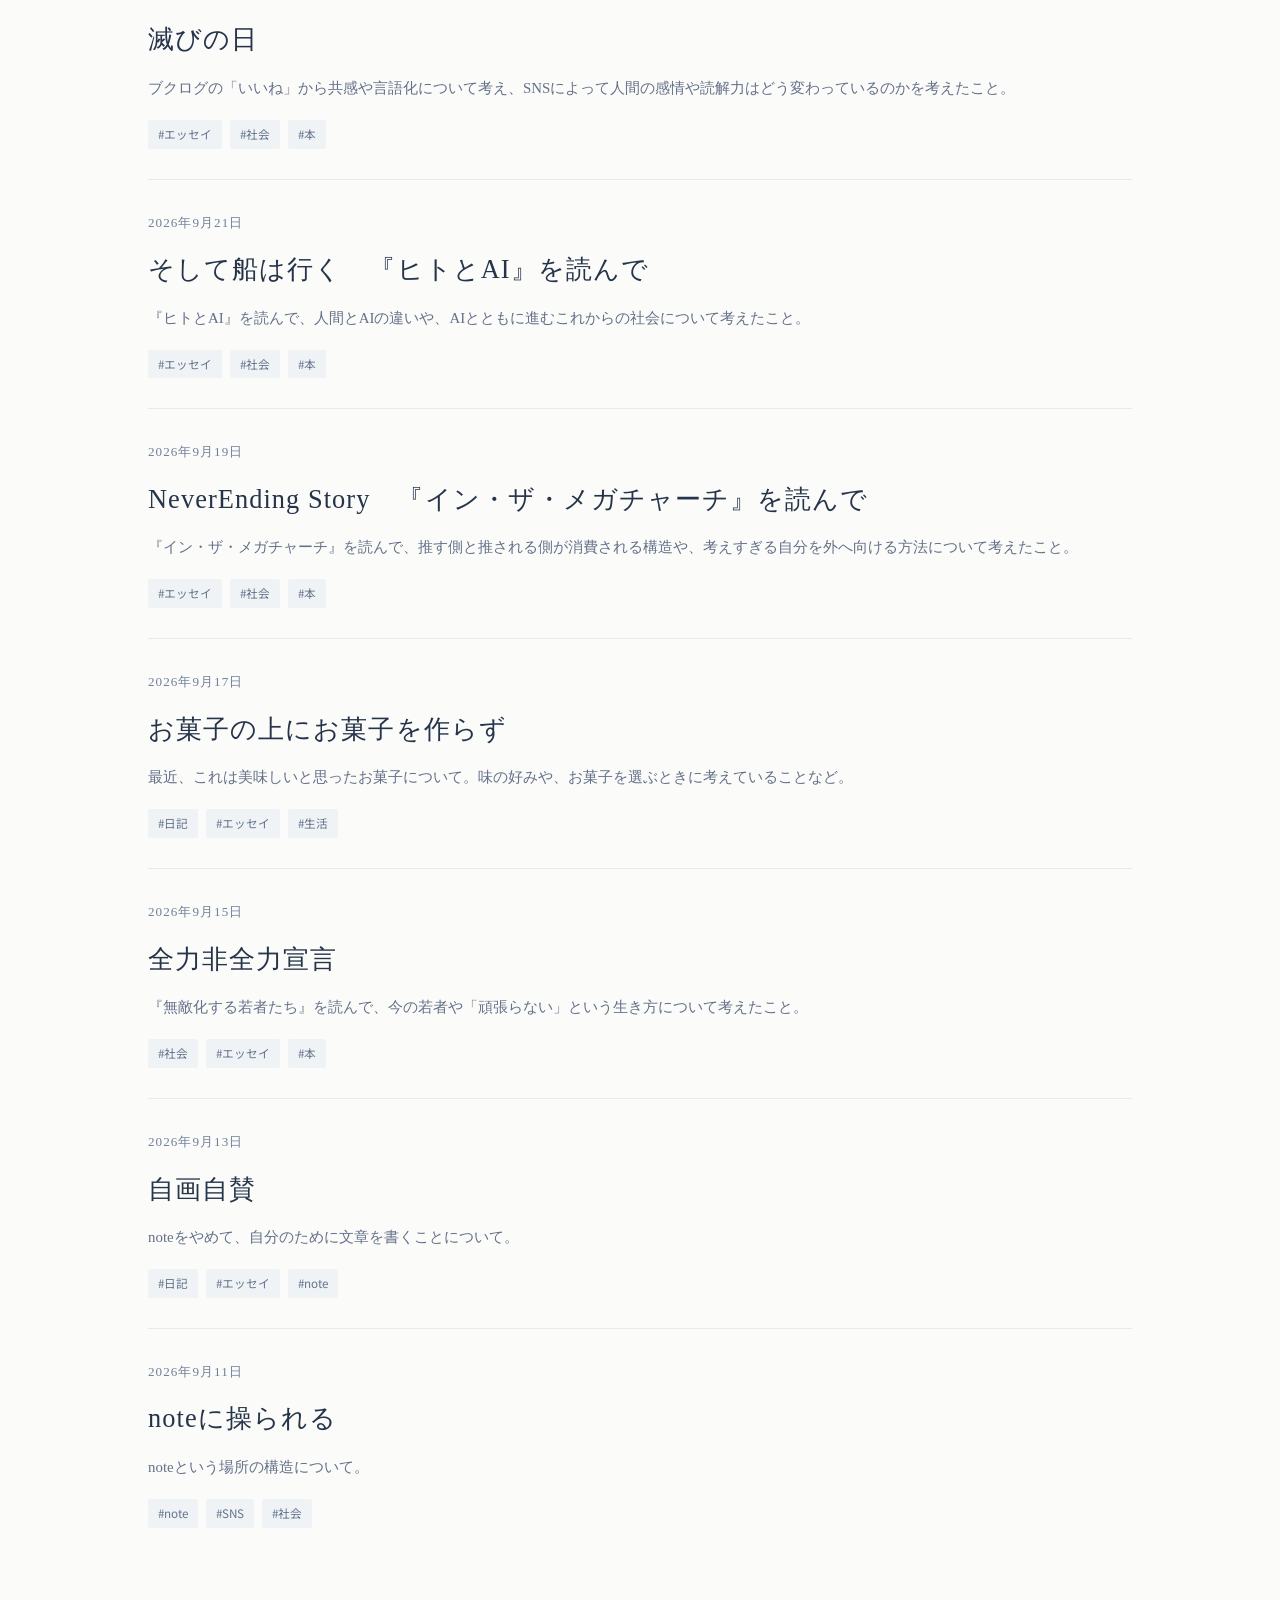
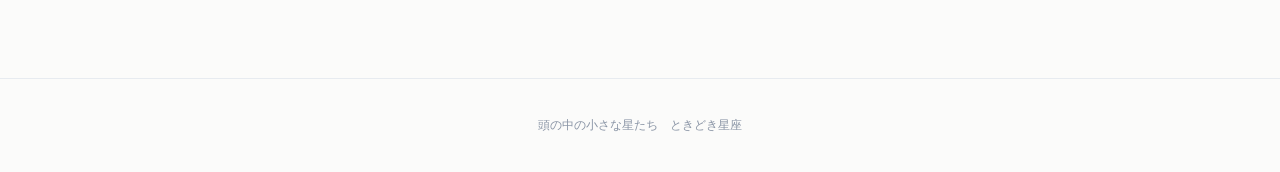
==== commit 38f214e2: "Update articles.html" ====
--- a/articles.html
+++ b/articles.html
@@ -27,6 +27,15 @@
 <h1 class="page-title">すべての記事</h1>
 
 <section class="post-list">
+  
+<article class="post-card">
+<div>
+<div class="date">2026年10月28日</div>
+<h2 class="post-title"><a href="meguru-monogatari.html">巡る物語――村上春樹『夏帆』を読んで</a></h2>
+<p class="excerpt">村上春樹『夏帆』を読み、よく知られた成長の物語を、文章や形式によってどう読者に届けているのかを考えた。</p>
+<div class="tags"><span class="tag">#エッセイ</span><span class="tag">#本</span></div>
+</div>
+</article>
 
 <article class="post-card">
 <div>
